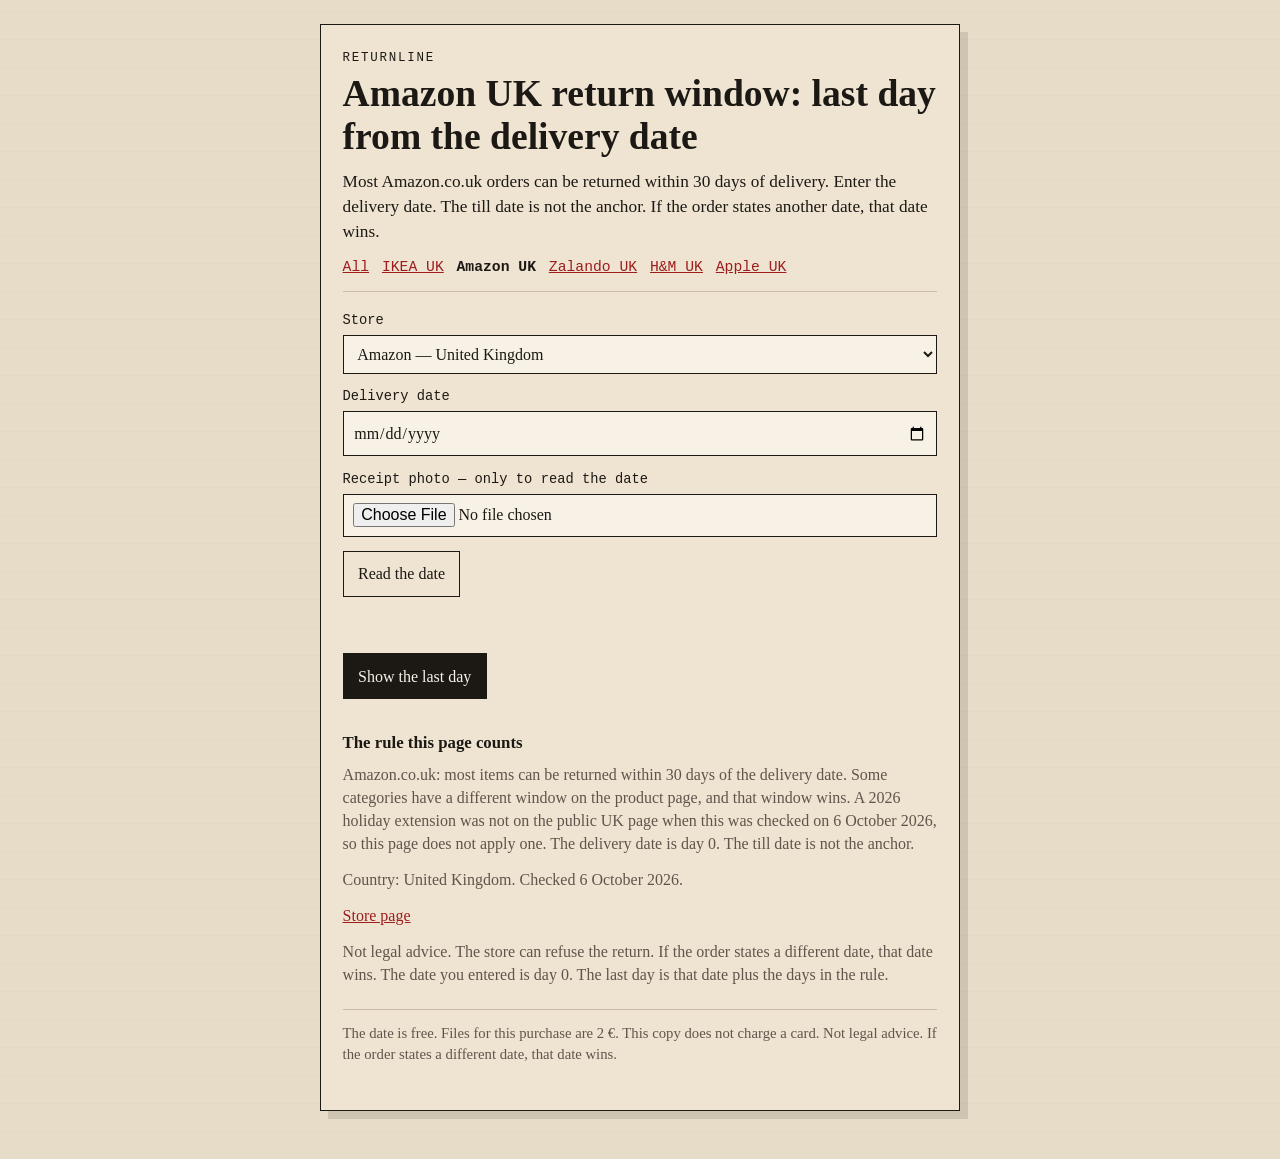
==== amazon/index.html @ cc0ce577 "Publish the five UK return pages on one site. English titles, free last day, no card charge. IKEA 6 " ====
<!DOCTYPE html>
<html lang="en">
<head>
<meta charset="utf-8">
<meta name="viewport" content="width=device-width, initial-scale=1">
<title>Amazon UK return window: last day from the delivery date</title>
<meta name="description" content="Amazon UK return window: last day from the delivery date. 30 days from receipt of delivery, not the till date. The date is free.">
<link rel="canonical" href="https://frtertaer.github.io/amazon/">
<link rel="stylesheet" href="../css/returnline.css">
</head>
<body data-store="amazon" data-root="../">
<main class="sheet">
<p class="brand">Returnline</p>
<h1>Amazon UK return window: last day from the delivery date</h1>
<p class="lead">Most Amazon.co.uk orders can be returned within 30 days of delivery. Enter the delivery date. The till date is not the anchor. If the order states another date, that date wins.</p>
<nav aria-label="Stores"><a href="../index.html">All</a><a href="../ikea/index.html">IKEA UK</a><strong>Amazon UK</strong><a href="../zalando/index.html">Zalando UK</a><a href="../hm/index.html">H&amp;M UK</a><a href="../apple/index.html">Apple UK</a></nav>

<form id="calc" class="slip"><label class="field"><span>Store</span><select id="store" name="store" required></select></label><label class="field"><span id="anchor-label">Date</span><input id="anchor" name="anchor" type="date" required></label><label id="sale-wrap" class="check" hidden><input id="sale" type="checkbox"><span>Sale item — shorter window</span></label><label class="photo"><span>Receipt photo — only to read the date</span><input id="photo" name="photo" type="file" accept="image/*"></label><button type="button" class="ghost" id="read-photo">Read the date</button><p id="photo-note" aria-live="polite"></p><ul id="candidates" hidden></ul><button type="submit">Show the last day</button></form>
<section id="result" hidden aria-live="polite"><p class="brand">Last day</p><p id="result-date" class="stamp"></p><p id="result-status" class="status"></p></section><section id="till" class="till" hidden><h2>Files for this purchase</h2><p id="till-copy"></p><button type="button" id="open-files">Open the files for this purchase</button><div id="downloads" hidden><button type="button" id="get-ics">Download the calendar reminder</button><button type="button" id="get-receipt">Download the receipt with the date in the margin</button></div></section>
<section class="rule" id="rule"><h2>The rule this page counts</h2><p>Amazon.co.uk: most items can be returned within 30 days of the delivery date. Some categories have a different window on the product page, and that window wins. A 2026 holiday extension was not on the public UK page when this was checked on 6 October 2026, so this page does not apply one. The delivery date is day 0. The till date is not the anchor.</p><p>Country: United Kingdom. Checked 6 October 2026.</p><p><a href="https://www.amazon.co.uk/gp/help/customer/display.html?nodeId=GKM69DUUYKQWKWX7" rel="noopener noreferrer">Store page</a></p><p>Not legal advice. The store can refuse the return. If the order states a different date, that date wins.</p></section>
<footer><p>The date is free. Files for this purchase are 2 €. This copy does not charge a card. Not legal advice. If the order states a different date, that date wins.</p></footer>
</main>
<script src="../js/rules.js"></script>
<script src="../js/app.js"></script>
</body>
</html>
---- css/returnline.css ----
[hidden] { display: none !important; }

:root {
  --ink: #1c1915;
  --paper: #efe4d2;
  --stamp: #9d1c1c;
  --line: #cbbba4;
  --quiet: #5e564c;
}

* { box-sizing: border-box; }

body {
  margin: 0;
  color: var(--ink);
  background-color: #e7dcc8;
  background-image: repeating-linear-gradient(
    0deg,
    transparent,
    transparent 27px,
    rgba(28, 25, 21, 0.045) 28px
  );
  font-family: Georgia, "Iowan Old Style", Palatino, "Palatino Linotype", serif;
  line-height: 1.45;
}

a { color: var(--stamp); }
a:hover { text-decoration-thickness: 2px; }

:focus-visible {
  outline: 3px solid var(--ink);
  outline-offset: 3px;
}

.sheet {
  width: min(40rem, calc(100% - 2rem));
  margin: 1.5rem auto 3rem;
  padding: 1.5rem 1.35rem 2rem;
  background: var(--paper);
  border: 1px solid var(--ink);
  box-shadow: 8px 8px 0 rgba(28, 25, 21, 0.12);
}

.brand {
  margin: 0 0 0.4rem;
  font-family: Consolas, "Courier New", monospace;
  font-size: 0.78rem;
  letter-spacing: 0.14em;
  text-transform: uppercase;
}

h1 {
  margin: 0 0 0.7rem;
  font-size: clamp(1.7rem, 4vw, 2.35rem);
  line-height: 1.12;
  font-weight: 700;
}

.lead, .rule p, .status, .till p, footer p { margin: 0 0 0.8rem; }

.lead { font-size: 1.08rem; }

nav {
  display: flex;
  flex-wrap: wrap;
  gap: 0.45rem 0.8rem;
  margin: 0 0 1.2rem;
  padding-bottom: 0.8rem;
  border-bottom: 1px solid var(--line);
  font-family: Consolas, "Courier New", monospace;
  font-size: 0.92rem;
}

.slip, .rule, .till {
  margin-top: 1.1rem;
}

.field, .check, .photo {
  display: block;
  margin: 0 0 0.85rem;
}

.field span, .photo span {
  display: block;
  margin-bottom: 0.25rem;
  font-family: Consolas, "Courier New", monospace;
  font-size: 0.86rem;
}

input[type="date"], select, input[type="file"] {
  width: 100%;
  padding: 0.55rem 0.6rem;
  border: 1px solid var(--ink);
  background: #f7f1e6;
  color: var(--ink);
  font: inherit;
}

.check {
  display: flex;
  gap: 0.5rem;
  align-items: flex-start;
}

button {
  font: inherit;
  cursor: pointer;
  border: 1px solid var(--ink);
  background: var(--ink);
  color: #f7f1e6;
  padding: 0.65rem 0.9rem;
  margin: 0 0.5rem 0.5rem 0;
}

button.ghost {
  background: transparent;
  color: var(--ink);
}

.stamp {
  display: inline-block;
  margin: 0.2rem 0 0.7rem;
  padding: 0.35rem 0.7rem;
  border: 3px solid var(--stamp);
  color: var(--stamp);
  font-size: clamp(1.8rem, 5vw, 2.7rem);
  line-height: 1.1;
  letter-spacing: -0.02em;
  transform: rotate(-1.4deg);
}

.stamp.bad, .status.bad { color: var(--quiet); border-color: var(--quiet); }

.status { font-size: 1.02rem; }

.till {
  padding-top: 0.8rem;
  border-top: 1px dashed var(--ink);
}

.rule {
  padding-top: 0.4rem;
  color: var(--quiet);
}

.rule h2, .till h2 {
  margin: 0 0 0.45rem;
  font-size: 1.05rem;
  color: var(--ink);
}

#candidates { margin: 0 0 0.8rem; padding: 0; list-style: none; }
#candidates button { margin-bottom: 0.35rem; }

#photo-note { min-height: 1.2em; color: var(--quiet); font-size: 0.95rem; }

footer {
  margin-top: 1.4rem;
  padding-top: 0.8rem;
  border-top: 1px solid var(--line);
  color: var(--quiet);
  font-size: 0.92rem;
}

@media (prefers-reduced-motion: reduce) {
  .stamp { transform: none; }
}
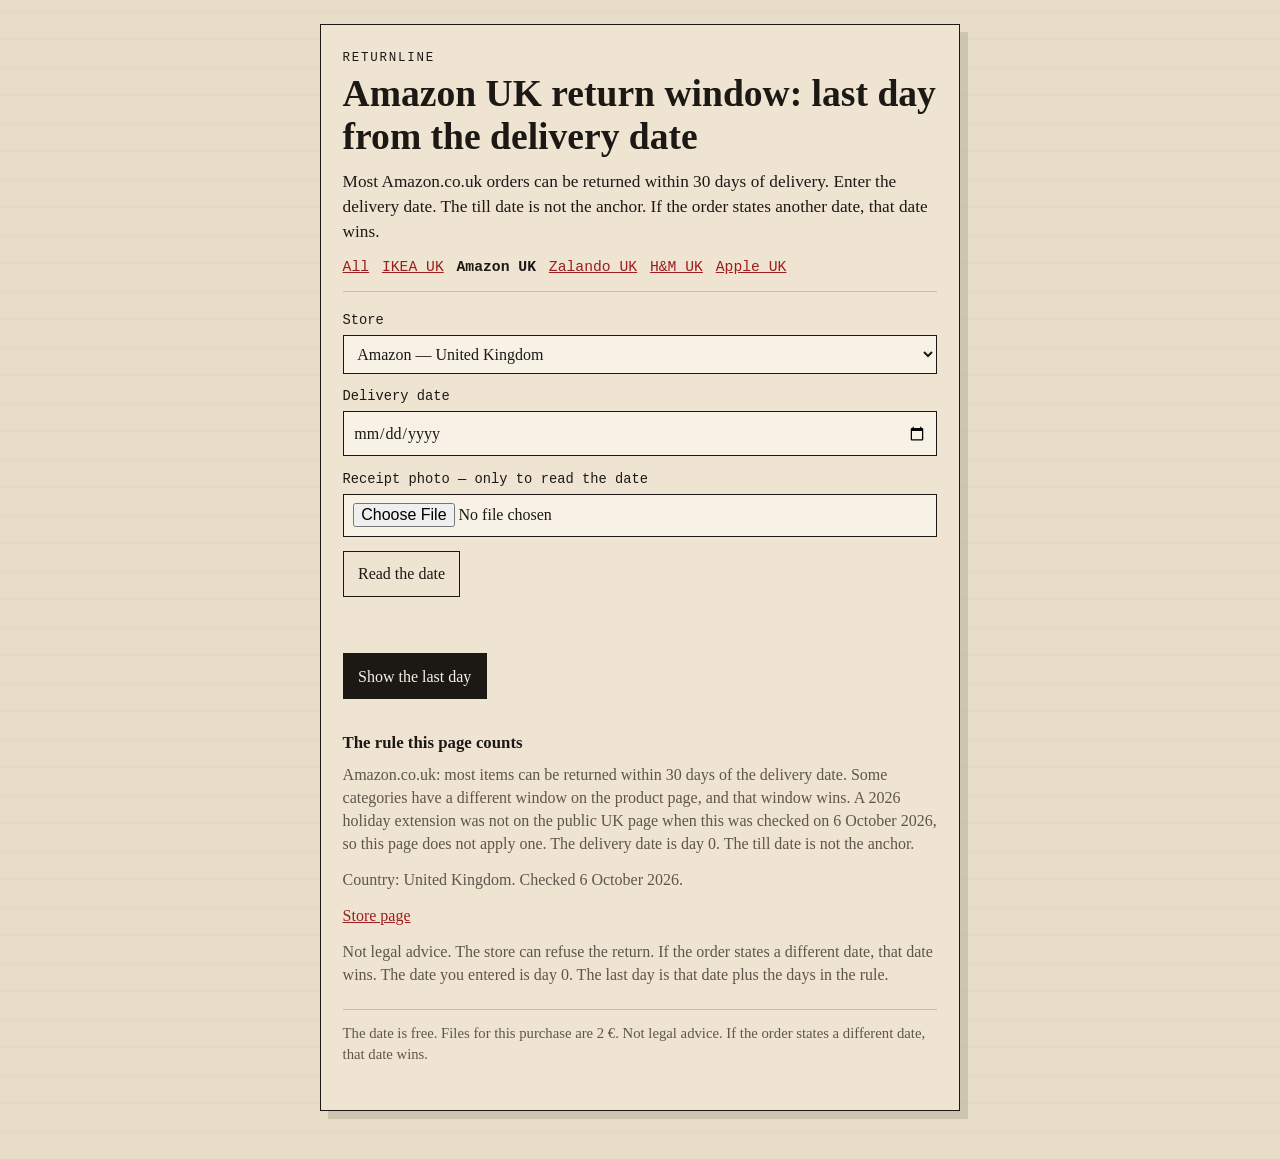
==== commit 8b92244d: "Send the purchase button to Gumroad with the entered date. The date stays free. The button no longer" ====
--- a/amazon/index.html
+++ b/amazon/index.html
@@ -18,7 +18,7 @@
 <form id="calc" class="slip"><label class="field"><span>Store</span><select id="store" name="store" required></select></label><label class="field"><span id="anchor-label">Date</span><input id="anchor" name="anchor" type="date" required></label><label id="sale-wrap" class="check" hidden><input id="sale" type="checkbox"><span>Sale item — shorter window</span></label><label class="photo"><span>Receipt photo — only to read the date</span><input id="photo" name="photo" type="file" accept="image/*"></label><button type="button" class="ghost" id="read-photo">Read the date</button><p id="photo-note" aria-live="polite"></p><ul id="candidates" hidden></ul><button type="submit">Show the last day</button></form>
 <section id="result" hidden aria-live="polite"><p class="brand">Last day</p><p id="result-date" class="stamp"></p><p id="result-status" class="status"></p></section><section id="till" class="till" hidden><h2>Files for this purchase</h2><p id="till-copy"></p><button type="button" id="open-files">Open the files for this purchase</button><div id="downloads" hidden><button type="button" id="get-ics">Download the calendar reminder</button><button type="button" id="get-receipt">Download the receipt with the date in the margin</button></div></section>
 <section class="rule" id="rule"><h2>The rule this page counts</h2><p>Amazon.co.uk: most items can be returned within 30 days of the delivery date. Some categories have a different window on the product page, and that window wins. A 2026 holiday extension was not on the public UK page when this was checked on 6 October 2026, so this page does not apply one. The delivery date is day 0. The till date is not the anchor.</p><p>Country: United Kingdom. Checked 6 October 2026.</p><p><a href="https://www.amazon.co.uk/gp/help/customer/display.html?nodeId=GKM69DUUYKQWKWX7" rel="noopener noreferrer">Store page</a></p><p>Not legal advice. The store can refuse the return. If the order states a different date, that date wins.</p></section>
-<footer><p>The date is free. Files for this purchase are 2 €. This copy does not charge a card. Not legal advice. If the order states a different date, that date wins.</p></footer>
+<footer><p>The date is free. Files for this purchase are 2 €. Not legal advice. If the order states a different date, that date wins.</p></footer>
 </main>
 <script src="../js/rules.js"></script>
 <script src="../js/app.js"></script>
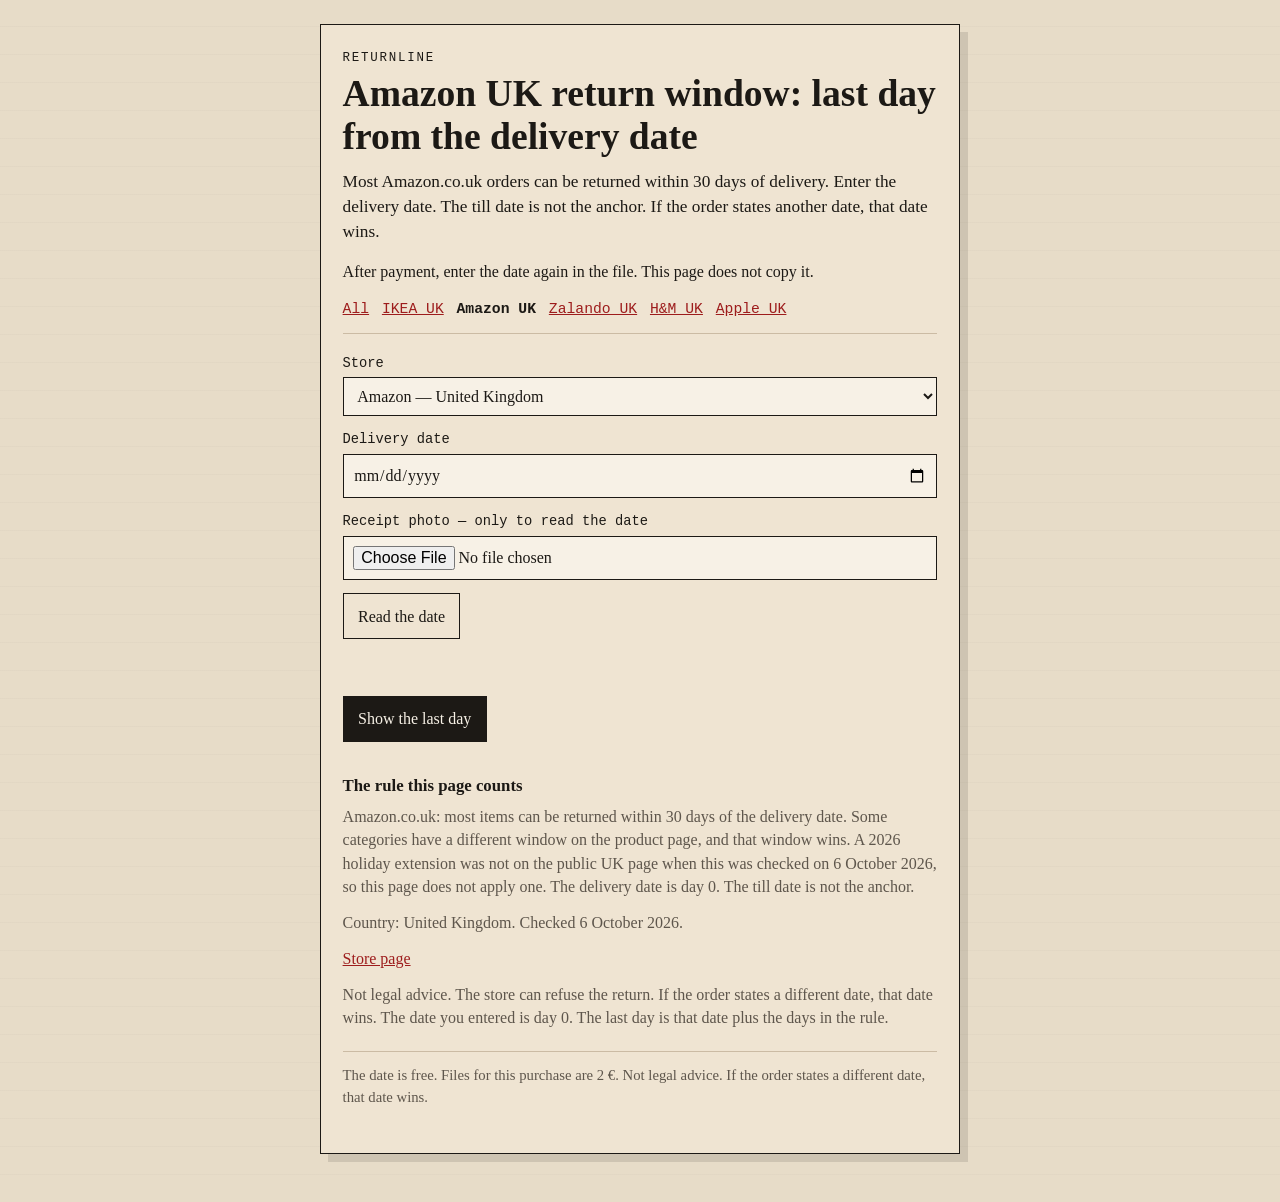
==== commit 3aac1e76: "Say on the page that the date must be entered again after payment." ====
--- a/amazon/index.html
+++ b/amazon/index.html
@@ -13,6 +13,7 @@
 <p class="brand">Returnline</p>
 <h1>Amazon UK return window: last day from the delivery date</h1>
 <p class="lead">Most Amazon.co.uk orders can be returned within 30 days of delivery. Enter the delivery date. The till date is not the anchor. If the order states another date, that date wins.</p>
+<p>After payment, enter the date again in the file. This page does not copy it.</p>
 <nav aria-label="Stores"><a href="../index.html">All</a><a href="../ikea/index.html">IKEA UK</a><strong>Amazon UK</strong><a href="../zalando/index.html">Zalando UK</a><a href="../hm/index.html">H&amp;M UK</a><a href="../apple/index.html">Apple UK</a></nav>
 
 <form id="calc" class="slip"><label class="field"><span>Store</span><select id="store" name="store" required></select></label><label class="field"><span id="anchor-label">Date</span><input id="anchor" name="anchor" type="date" required></label><label id="sale-wrap" class="check" hidden><input id="sale" type="checkbox"><span>Sale item — shorter window</span></label><label class="photo"><span>Receipt photo — only to read the date</span><input id="photo" name="photo" type="file" accept="image/*"></label><button type="button" class="ghost" id="read-photo">Read the date</button><p id="photo-note" aria-live="polite"></p><ul id="candidates" hidden></ul><button type="submit">Show the last day</button></form>
